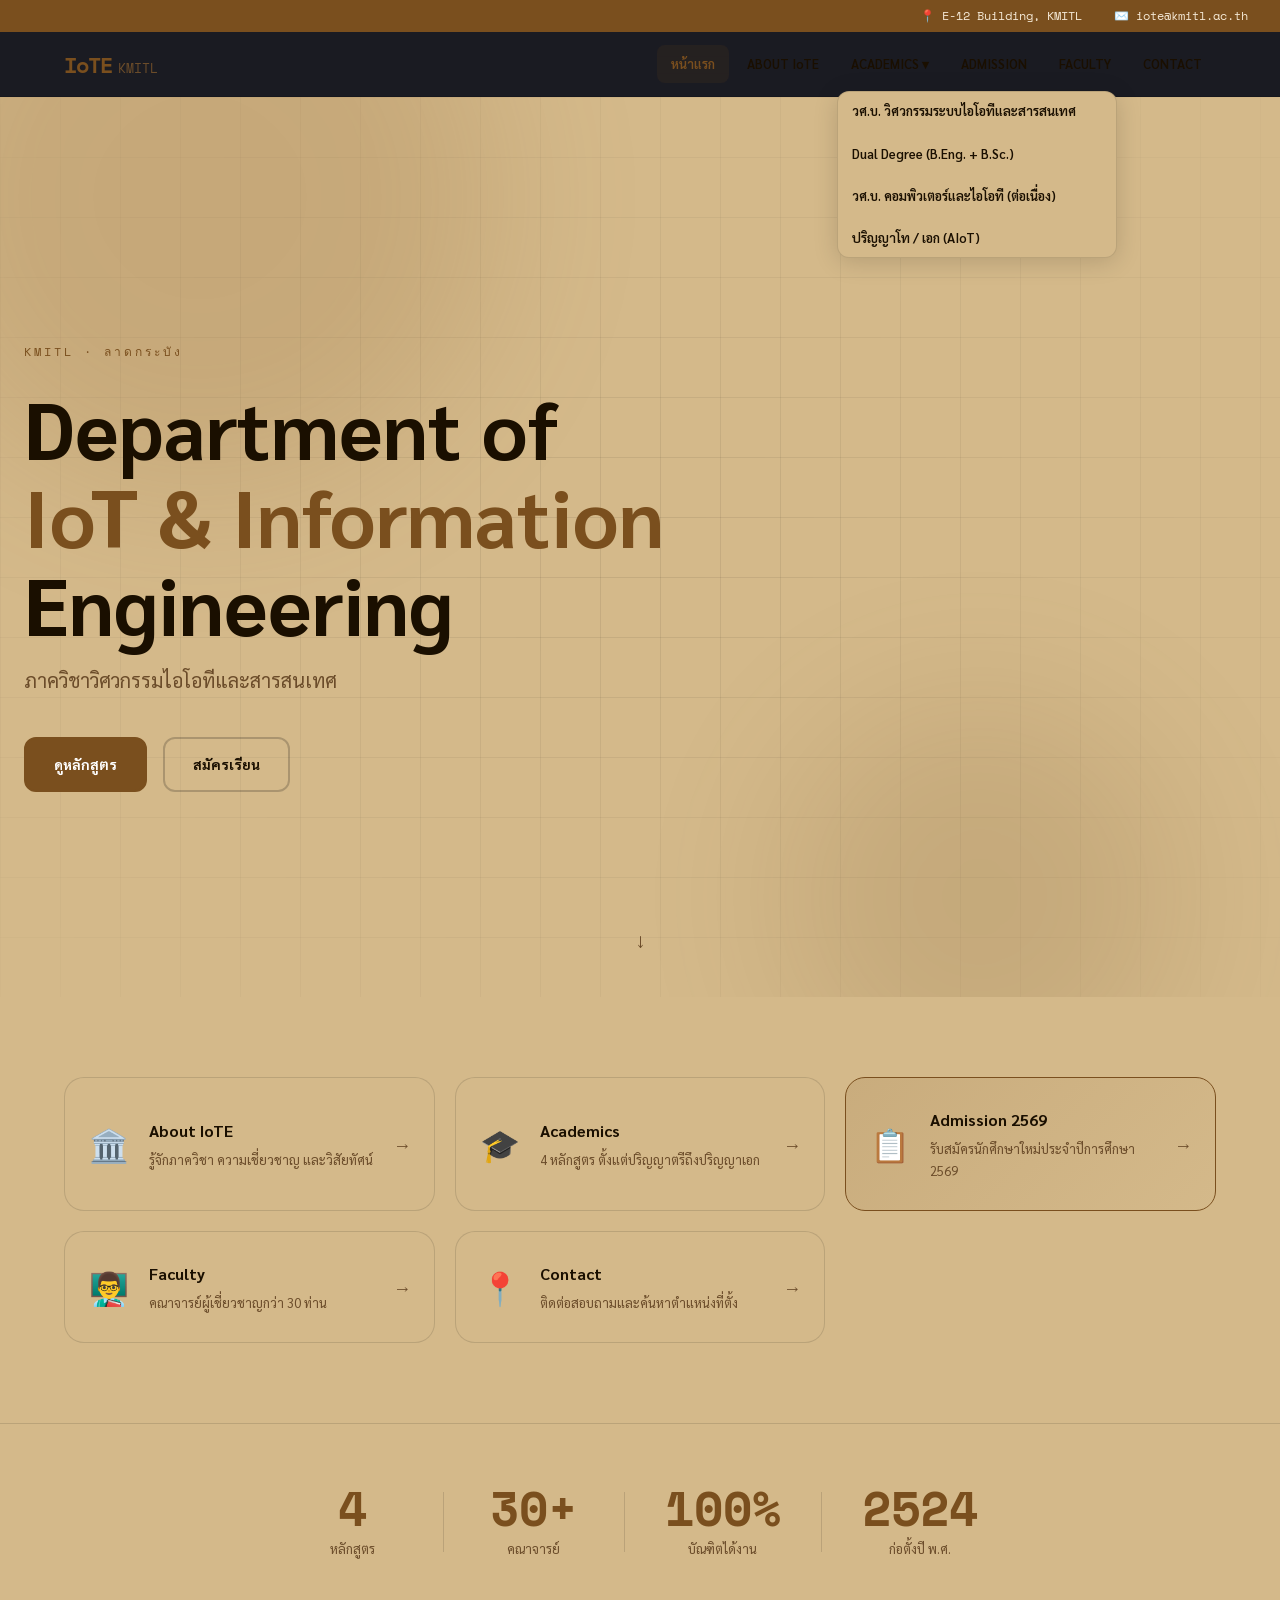
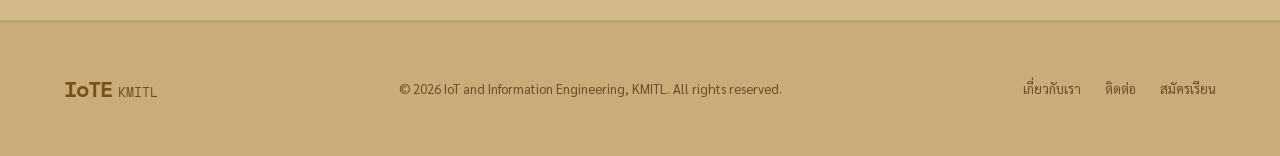
==== index.html @ 79101fd3 "add add" ====
<!DOCTYPE html>
<html lang="th">
<head>
  <meta charset="UTF-8" />
  <meta name="viewport" content="width=device-width, initial-scale=1.0" />
  <title>IoTE KMITL – หน้าแรก</title>
  <link rel="stylesheet" href="style.css" />
  <link rel="preconnect" href="https://fonts.googleapis.com" />
  <link href="https://fonts.googleapis.com/css2?family=Sarabun:wght@300;400;600;700&family=Space+Mono:wght@400;700&display=swap" rel="stylesheet" />
</head>
<body>

  <div id="navbar-placeholder"></div>

  <!-- HERO -->
  <section class="hero">
    <div class="hero-bg">
      <div class="hero-grid"></div>
      <div class="hero-blob blob1"></div>
      <div class="hero-blob blob2"></div>
    </div>
    <div class="hero-content">
      <p class="hero-label">KMITL · ลาดกระบัง</p>
      <h1 class="hero-title">
        Department of<br />
        <span class="accent">IoT &amp; Information</span><br />
        Engineering
      </h1>
      <p class="hero-sub">ภาควิชาวิศวกรรมไอโอทีและสารสนเทศ</p>
      <div class="hero-actions">
        <a href="academics.html" class="btn btn-primary">ดูหลักสูตร</a>
        <a href="admission.html" class="btn btn-outline">สมัครเรียน</a>
      </div>
    </div>
    <div class="hero-scroll">↓</div>
  </section>

  <!-- HIGHLIGHT CARDS -->
  <section class="home-highlights">
    <div class="container">
      <div class="highlight-grid">
        <a href="about.html" class="highlight-card">
          <div class="hl-icon">🏛️</div>
          <div class="hl-text"><h3>About IoTE</h3><p>รู้จักภาควิชา ความเชี่ยวชาญ และวิสัยทัศน์</p></div>
          <span class="hl-arrow">→</span>
        </a>
        <a href="academics.html" class="highlight-card">
          <div class="hl-icon">🎓</div>
          <div class="hl-text"><h3>Academics</h3><p>4 หลักสูตร ตั้งแต่ปริญญาตรีถึงปริญญาเอก</p></div>
          <span class="hl-arrow">→</span>
        </a>
        <a href="admission.html" class="highlight-card featured">
          <div class="hl-icon">📋</div>
          <div class="hl-text"><h3>Admission 2569</h3><p>รับสมัครนักศึกษาใหม่ประจำปีการศึกษา 2569</p></div>
          <span class="hl-arrow">→</span>
        </a>
        <a href="faculty.html" class="highlight-card">
          <div class="hl-icon">👨‍🏫</div>
          <div class="hl-text"><h3>Faculty</h3><p>คณาจารย์ผู้เชี่ยวชาญกว่า 30 ท่าน</p></div>
          <span class="hl-arrow">→</span>
        </a>
<a href="contact.html" class="highlight-card">
          <div class="hl-icon">📍</div>
          <div class="hl-text"><h3>Contact</h3><p>ติดต่อสอบถามและค้นหาตำแหน่งที่ตั้ง</p></div>
          <span class="hl-arrow">→</span>
        </a>
      </div>
    </div>
  </section>

  <!-- STATS -->
  <section class="home-stats">
    <div class="container">
      <div class="stats-row">
        <div class="stat-item"><span class="stat-num">4</span><span class="stat-label">หลักสูตร</span></div>
        <div class="stat-divider"></div>
        <div class="stat-item"><span class="stat-num">30+</span><span class="stat-label">คณาจารย์</span></div>
        <div class="stat-divider"></div>
        <div class="stat-item"><span class="stat-num">100%</span><span class="stat-label">บัณฑิตได้งาน</span></div>
        <div class="stat-divider"></div>
        <div class="stat-item"><span class="stat-num">2524</span><span class="stat-label">ก่อตั้งปี พ.ศ.</span></div>
      </div>
    </div>
  </section>

  <div id="footer-placeholder"></div>
  <script src="script.js"></script>
</body>
</html>
---- style.css ----
/* ============================================================
   VARIABLES – แก้ไขสีและ Font ได้ที่นี่
============================================================ */
:root {
  --color-bg:        #E0C9A9;        /* พื้นหลังหลัก */
  --color-surface:   #d4b98a;        /* พื้นหลัง card */
  --color-surface2:  #c9ac7a;        /* พื้นหลัง card hover */
  --color-accent:    #7a4f1e;        /* สีหลัก (ฟ้าสว่าง) */
  --color-accent2:   #5a3a12;        /* สีเสริม (ม่วง) */
  --color-text:      #1a0f00;        /* ข้อความหลัก */
  --color-muted:     #6b4c2a;        /* ข้อความรอง */
  --color-border:    rgba(0,0,0,0.12);

  --font-thai:       'Sarabun', sans-serif;     /* ภาษาไทย */
  --font-mono:       'Space Mono', monospace;   /* หัวข้อ, label */

  --radius:          12px;
  --radius-lg:       20px;
  --transition:      0.3s ease;
  --shadow:          0 4px 24px rgba(0,0,0,0.15);
}

/* ============================================================
   RESET & BASE
============================================================ */
*, *::before, *::after { box-sizing: border-box; margin: 0; padding: 0; }

html { scroll-behavior: smooth; }

body {
  font-family: var(--font-thai);
  background: var(--color-surface);
  color: var(--color-text);
  line-height: 1.7;
  font-size: 16px;
  overflow-x: hidden;
}

a { color: var(--color-accent); text-decoration: none; transition: color var(--transition); }
a:hover { color: #fff; }

img { max-width: 100%; display: block; }

.container { max-width: 1200px; margin: 0 auto; padding: 0 24px; }

/* ============================================================
   TOP BAR
============================================================ */
.topbar {
  background: rgba(122,79,30,0.5);
  color: #fff;
  font-family: var(--font-mono);
  font-size: 12px;
  display: flex;
  justify-content: flex-end;
  gap: 32px;
  padding: 6px 32px;
}

/* ============================================================
   NAVBAR
============================================================ */
#navbar {
  position: sticky;
  top: 0;
  z-index: 100;
  background: rgba(224, 201, 169, 0.95);
  backdrop-filter: blur(12px);
  border-bottom: 1px solid var(--color-border);
  transition: background var(--transition);
}

.nav-inner {
  max-width: 1200px;
  margin: 0 auto;
  padding: 0 24px;
  display: flex;
  align-items: center;
  justify-content: space-between;
  height: 64px;
}

.logo {
  display: flex;
  align-items: baseline;
  gap: 6px;
  text-decoration: none;
}
.logo-iot {
  font-family: var(--font-mono);
  font-size: 22px;
  font-weight: 700;
  color: var(--color-accent);
  letter-spacing: -1px;
}
.logo-sub {
  font-size: 13px;
  color: var(--color-muted);
  font-family: var(--font-mono);
}

#main-nav ul { list-style: none; display: flex; gap: 4px; }
#main-nav ul li { position: relative; }
#main-nav ul li a {
  display: block;
  padding: 8px 14px;
  font-size: 13px;
  font-weight: 600;
  color: var(--color-text);
  border-radius: 8px;
  transition: background var(--transition), color var(--transition);
  white-space: nowrap;
}
#main-nav ul li a:hover {
  background: rgba(122,79,30,0.1);
  color: var(--color-accent);
}

/* Dropdown */
.dropdown {
  display: none;
  position: absolute;
  top: calc(100% + 8px);
  left: 0;
  background: var(--color-surface);
  border: 1px solid var(--color-border);
  border-radius: var(--radius);
  min-width: 280px;
  flex-direction: column;
  gap: 0;
  box-shadow: var(--shadow);
  z-index: 200;
}
.has-dropdown:hover .dropdown { display: flex; }
.dropdown li a { padding: 10px 16px; font-size: 13px; }
.dropdown li a:hover { background: rgba(122,79,30,0.08); border-radius: 0; }

.hamburger {
  display: none;
  flex-direction: column;
  gap: 5px;
  background: none;
  border: none;
  cursor: pointer;
  padding: 4px;
}
.hamburger span {
  display: block;
  width: 24px;
  height: 2px;
  background: var(--color-text);
  border-radius: 2px;
  transition: var(--transition);
}

/* ============================================================
   SECTION LABELS & TITLES
============================================================ */
.section-label {
  font-family: var(--font-mono);
  font-size: 11px;
  letter-spacing: 3px;
  color: var(--color-accent);
  text-transform: uppercase;
  margin-bottom: 8px;
}
.section-title {
  font-size: clamp(28px, 4vw, 42px);
  font-weight: 700;
  line-height: 1.2;
  margin-bottom: 16px;
}
.section-desc {
  font-family: var(--font-mono);
  color: var(--color-muted);
  font-size: 13px;
  margin-bottom: 48px;
}

/* ============================================================
   HERO
============================================================ */
.hero {
  position: relative;
  min-height: 100vh;
  display: flex;
  align-items: center;
  overflow: hidden;
  padding: 120px 24px 80px;
}

.hero-bg {
  position: absolute;
  inset: 0;
  z-index: 0;
}
.hero-grid {
  position: absolute;
  inset: 0;
  background-image:
    linear-gradient(var(--color-border) 1px, transparent 1px),
    linear-gradient(90deg, var(--color-border) 1px, transparent 1px);
  background-size: 60px 60px;
  mask-image: radial-gradient(ellipse 80% 80% at 50% 50%, black, transparent);
}
.hero-blob {
  position: absolute;
  border-radius: 50%;
  filter: blur(80px);
  opacity: 0.3;
}
.blob1 {
  width: 600px; height: 600px;
  background: rgba(122,79,30,0.5);
  top: -200px; left: -100px;
  animation: float 8s ease-in-out infinite;
}
.blob2 {
  width: 400px; height: 400px;
  background: rgba(90,58,18,0.4);
  bottom: -100px; right: 100px;
  animation: float 10s ease-in-out infinite reverse;
}

@keyframes float {
  0%, 100% { transform: translateY(0px); }
  50% { transform: translateY(-30px); }
}

.hero-content {
  position: relative;
  z-index: 1;
  max-width: 680px;
}
.hero-label {
  font-family: var(--font-mono);
  font-size: 12px;
  letter-spacing: 3px;
  color: var(--color-accent);
  text-transform: uppercase;
  margin-bottom: 20px;
}
.hero-title {
  font-size: clamp(40px, 7vw, 80px);
  font-weight: 700;
  line-height: 1.1;
  margin-bottom: 16px;
}
.hero-title .accent {
  color: var(--color-accent);
  position: relative;
}
.hero-sub {
  font-size: 20px;
  color: var(--color-muted);
  margin-bottom: 40px;
}
.hero-actions { display: flex; gap: 16px; flex-wrap: wrap; }

.hero-scroll {
  position: absolute;
  bottom: 40px;
  left: 50%;
  transform: translateX(-50%);
  color: var(--color-muted);
  font-size: 20px;
  animation: bounce 2s ease-in-out infinite;
  z-index: 1;
}
@keyframes bounce {
  0%, 100% { transform: translateX(-50%) translateY(0); }
  50% { transform: translateX(-50%) translateY(8px); }
}

/* ============================================================
   BUTTONS
============================================================ */
.btn {
  display: inline-flex;
  align-items: center;
  gap: 8px;
  padding: 14px 28px;
  border-radius: var(--radius);
  font-size: 14px;
  font-weight: 700;
  font-family: var(--font-thai);
  cursor: pointer;
  transition: all var(--transition);
  border: 2px solid transparent;
  text-decoration: none;
}
.btn-primary {
  background: rgba(90,58,18,0.4);
  color: #fff;
  border-color: var(--color-accent);
}
.btn-primary:hover {
  background: #00b8d9;
  color: #fff;
  transform: translateY(-2px);
  box-shadow: 0 8px 24px rgba(122,79,30,0.4);
}
.btn-outline {
  background: transparent;
  color: var(--color-text);
  border-color: var(--color-border);
}
.btn-outline:hover {
  border-color: var(--color-accent);
  color: var(--color-accent);
  background: rgba(122,79,30,0.06);
}

/* ============================================================
   PROGRAMS
============================================================ */
.programs {
  padding: 100px 0;
  background: var(--color-surface);
}
.programs-grid {
  display: grid;
  grid-template-columns: repeat(auto-fit, minmax(250px, 1fr));
  gap: 24px;
  margin-top: 48px;
}
.program-card {
  background: var(--color-surface);
  border: 1px solid var(--color-border);
  border-radius: var(--radius-lg);
  padding: 32px 28px;
  transition: all var(--transition);
  display: flex;
  flex-direction: column;
  gap: 12px;
}
.program-card:hover {
  border-color: var(--color-accent);
  transform: translateY(-4px);
  box-shadow: 0 12px 40px rgba(122,79,30,0.2);
}
.program-card.featured {
  border-color: var(--color-accent);
  background: linear-gradient(135deg, rgba(124, 58, 237, 0.1), transparent);
}
.program-icon { font-size: 36px; }
.program-card h3 {
  font-family: var(--font-mono);
  font-size: 13px;
  line-height: 1.5;
  color: var(--color-text);
}
.program-card p { color: var(--color-muted); font-size: 14px; flex: 1; }
.card-link {
  font-family: var(--font-mono);
  font-size: 12px;
  color: var(--color-accent);
  margin-top: 8px;
  transition: gap var(--transition);
}
.card-link:hover { gap: 8px; }

/* ============================================================
   FEATURES
============================================================ */
.features {
  padding: 100px 0;
  background: var(--color-surface);
}
.features-grid {
  display: grid;
  grid-template-columns: repeat(auto-fit, minmax(240px, 1fr));
  gap: 32px;
  margin-top: 8px;
}
.feature-item {
  padding: 32px;
  border-left: 2px solid var(--color-border);
  transition: border-color var(--transition);
}
.feature-item:hover { border-color: var(--color-accent); }
.feature-num {
  font-family: var(--font-mono);
  font-size: 40px;
  font-weight: 700;
  color: var(--color-border);
  line-height: 1;
  margin-bottom: 16px;
}
.feature-item h4 { font-size: 18px; margin-bottom: 10px; }
.feature-item p { color: var(--color-muted); font-size: 15px; }

/* ============================================================
   COMMUNITY
============================================================ */
.community {
  padding: 100px 0;
  background: var(--color-surface);
}
.community-grid {
  display: grid;
  grid-template-columns: repeat(auto-fit, minmax(230px, 1fr));
  gap: 24px;
  margin-top: 48px;
}
.community-card {
  background: var(--color-surface);
  border: 1px solid var(--color-border);
  border-radius: var(--radius-lg);
  padding: 28px;
  transition: all var(--transition);
}
.community-card:hover {
  border-color: rgba(124, 58, 237, 0.6);
  transform: translateY(-4px);
  box-shadow: 0 12px 40px rgba(90,58,18,0.2);
}
.comm-img { font-size: 40px; margin-bottom: 16px; }
.community-card h4 { font-size: 17px; margin-bottom: 10px; }
.community-card p { color: var(--color-muted); font-size: 14px; margin-bottom: 16px; }

/* ============================================================
   FACULTY
============================================================ */
.faculty-section {
  padding: 100px 0;
  background: var(--color-surface);
}
.faculty-tabs {
  display: flex;
  gap: 8px;
  margin: 32px 0 40px;
  flex-wrap: wrap;
}
.tab-btn {
  padding: 8px 20px;
  border-radius: 99px;
  border: 1px solid var(--color-border);
  background: transparent;
  color: var(--color-muted);
  cursor: pointer;
  font-family: var(--font-thai);
  font-size: 14px;
  transition: all var(--transition);
}
.tab-btn:hover, .tab-btn.active {
  background: rgba(90,58,18,0.4);
  border-color: var(--color-accent);
  color: #fff;
  font-weight: 700;
}
.faculty-grid {
  display: grid;
  grid-template-columns: repeat(auto-fill, minmax(280px, 1fr));
  gap: 20px;
}
.faculty-card {
  background: var(--color-surface);
  border: 1px solid var(--color-border);
  border-radius: var(--radius-lg);
  padding: 24px;
  display: flex;
  gap: 16px;
  align-items: flex-start;
  transition: all var(--transition);
}
.faculty-card:hover {
  border-color: var(--color-accent);
  background: #c9ac7a;
}
.faculty-card[style*="display: none"] { display: none !important; }
.faculty-photo {
  font-size: 40px;
  width: 56px;
  height: 56px;
  background: rgba(122,79,30,0.08);
  border-radius: 50%;
  display: flex;
  align-items: center;
  justify-content: center;
  flex-shrink: 0;
}
.faculty-info h4 { font-size: 15px; margin-bottom: 2px; }
.faculty-en { font-size: 12px; color: var(--color-muted); margin-bottom: 4px; }
.faculty-pos {
  font-size: 12px;
  color: var(--color-accent);
  font-family: var(--font-mono);
  margin-bottom: 6px;
}
.faculty-expert { font-size: 12px; color: var(--color-muted); margin-bottom: 6px; }
.faculty-email { font-size: 11px; color: var(--color-accent2); word-break: break-all; }
.faculty-email:hover { color: var(--color-accent); }

/* ============================================================
   ADMISSION
============================================================ */
.admission {
  padding: 100px 0;
  background: linear-gradient(135deg, #d4b98a 0%, #c9ac7a 100%);
}
.admission-inner {
  display: flex;
  gap: 64px;
  align-items: center;
  flex-wrap: wrap;
}
.admission-text { flex: 1; min-width: 280px; }
.admission-text h2 {
  font-size: clamp(28px, 4vw, 44px);
  margin: 8px 0 20px;
  line-height: 1.2;
}
.admission-text p { color: var(--color-muted); margin-bottom: 32px; max-width: 460px; }
.admission-stats {
  display: flex;
  gap: 40px;
  flex-wrap: wrap;
}
.stat-item {
  display: flex;
  flex-direction: column;
  align-items: center;
  gap: 4px;
}
.stat-num {
  font-family: var(--font-mono);
  font-size: 48px;
  font-weight: 700;
  color: var(--color-accent);
  line-height: 1;
}
.stat-label { font-size: 13px; color: var(--color-muted); }

/* ============================================================
   CONTACT
============================================================ */
.contact-section {
  padding: 100px 0;
  background: var(--color-surface);
}
.contact-grid {
  display: grid;
  grid-template-columns: repeat(auto-fit, minmax(220px, 1fr));
  gap: 32px;
  margin-top: 48px;
}
.contact-item {
  background: var(--color-surface);
  border: 1px solid var(--color-border);
  border-radius: var(--radius-lg);
  padding: 32px;
  transition: all var(--transition);
}
.contact-item:hover { border-color: var(--color-accent); transform: translateY(-4px); }
.contact-icon { font-size: 32px; margin-bottom: 16px; }
.contact-item h4 { font-size: 16px; margin-bottom: 8px; }
.contact-item p { color: var(--color-muted); font-size: 14px; line-height: 1.7; }
.contact-item a { color: var(--color-accent); }
.contact-item a:hover { color: #fff; }

/* ============================================================
   FOOTER
============================================================ */
.footer {
  background: var(--color-surface);
  border-top: 1px solid var(--color-border);
  padding: 48px 0;
}
.footer-inner {
  display: flex;
  align-items: center;
  justify-content: space-between;
  flex-wrap: wrap;
  gap: 24px;
}
.footer-logo { display: flex; align-items: baseline; gap: 6px; }
.footer p { color: var(--color-muted); font-size: 13px; }
.footer-links { display: flex; gap: 24px; }
.footer-links a { font-size: 13px; color: var(--color-muted); }
.footer-links a:hover { color: var(--color-accent); }

/* ============================================================
   RESPONSIVE
============================================================ */
@media (max-width: 768px) {
  .hamburger { display: flex; }

  #main-nav {
    display: none;
    position: absolute;
    top: 64px;
    left: 0;
    right: 0;
    background: var(--color-surface);
    border-bottom: 1px solid var(--color-border);
    padding: 16px;
  }
  #main-nav.open { display: block; }
  #main-nav ul { flex-direction: column; gap: 0; }
  #main-nav ul li a { padding: 12px 16px; font-size: 15px; }
  .dropdown {
    position: static;
    box-shadow: none;
    background: transparent;
    border: none;
    padding-left: 16px;
  }
  .has-dropdown:hover .dropdown { display: none; }
  .has-dropdown.open .dropdown { display: flex; }

  .hero { padding: 100px 24px 60px; }
  .hero-title { font-size: 36px; }
  .hero-actions { flex-direction: column; }
  .btn { width: 100%; justify-content: center; }

  .admission-inner { flex-direction: column; }
  .admission-stats { justify-content: center; }

  .footer-inner { flex-direction: column; text-align: center; }
  .footer-links { justify-content: center; }

  .topbar { font-size: 11px; padding: 6px 16px; justify-content: center; }
}

@media (max-width: 480px) {
  .programs-grid, .features-grid, .community-grid { grid-template-columns: 1fr; }
  .faculty-grid { grid-template-columns: 1fr; }
  .contact-grid { grid-template-columns: 1fr; }
}


/* ============================================================
   PAGE HERO (ใช้ในทุกหน้าย่อย)
============================================================ */
.page-hero {
  padding: 120px 0 60px;
  border-bottom: 1px solid var(--color-border);
  position: relative;
  overflow: hidden;
}
.page-hero::before {
  content: '';
  position: absolute;
  inset: 0;
  background:
    radial-gradient(ellipse 60% 80% at 10% 50%, rgba(122,79,30,0.12), transparent),
    radial-gradient(ellipse 40% 60% at 90% 20%, rgba(90,58,18,0.08), transparent);
  pointer-events: none;
}
.page-title {
  font-size: clamp(36px, 6vw, 72px);
  font-weight: 700;
  line-height: 1.1;
  margin: 8px 0 12px;
}
.page-sub {
  font-size: 16px;
  color: var(--color-muted);
  font-family: var(--font-mono);
}
.page-hero-line {
  position: absolute;
  bottom: -1px;
  left: 0;
  height: 2px;
  width: 120px;
  background: rgba(90,58,18,0.4);
}

/* ============================================================
   HOME HIGHLIGHTS
============================================================ */
.home-highlights {
  padding: 80px 0;
  background: var(--color-surface);
}
.highlight-grid {
  display: grid;
  grid-template-columns: repeat(auto-fill, minmax(280px, 1fr));
  gap: 20px;
}
.highlight-card {
  background: var(--color-surface);
  border: 1px solid var(--color-border);
  border-radius: var(--radius-lg);
  padding: 28px 24px;
  display: flex;
  align-items: center;
  gap: 20px;
  text-decoration: none;
  color: var(--color-text);
  transition: all var(--transition);
}
.highlight-card:hover {
  border-color: var(--color-accent);
  background: #c9ac7a;
  transform: translateY(-3px);
  box-shadow: 0 8px 30px rgba(122,79,30,0.2);
  color: var(--color-text);
}
.highlight-card.featured {
  border-color: var(--color-accent);
  background: linear-gradient(135deg, rgba(122,79,30,0.12), var(--color-surface));
}
.highlight-card.featured:hover {
  border-color: var(--color-accent);
  box-shadow: 0 8px 30px rgba(90,58,18,0.2);
}
.hl-icon { font-size: 32px; flex-shrink: 0; }
.hl-text { flex: 1; }
.hl-text h3 { font-size: 16px; margin-bottom: 4px; }
.hl-text p { font-size: 13px; color: var(--color-muted); }
.hl-arrow {
  color: var(--color-muted);
  font-size: 18px;
  transition: transform var(--transition), color var(--transition);
}
.highlight-card:hover .hl-arrow {
  color: var(--color-accent);
  transform: translateX(4px);
}

/* ============================================================
   HOME STATS
============================================================ */
.home-stats {
  padding: 60px 0;
  background: var(--color-surface);
  border-top: 1px solid var(--color-border);
  border-bottom: 1px solid var(--color-border);
}
.stats-row {
  display: flex;
  align-items: center;
  justify-content: center;
  flex-wrap: wrap;
  gap: 0;
}
.stat-divider {
  width: 1px;
  height: 60px;
  background: var(--color-border);
  margin: 0 40px;
}
.stat-item {
  display: flex;
  flex-direction: column;
  align-items: center;
  gap: 6px;
  min-width: 100px;
}
.stat-num {
  font-family: var(--font-mono);
  font-size: 48px;
  font-weight: 700;
  color: var(--color-accent);
  line-height: 1;
}
.stat-label { font-size: 13px; color: var(--color-muted); }

/* ============================================================
   ABOUT PAGE
============================================================ */
.about-intro {
  padding: 80px 0;
  background: var(--color-surface);
}
.about-two-col {
  display: grid;
  grid-template-columns: 1fr 1fr;
  gap: 64px;
  align-items: center;
}
.about-text h2 {
  font-size: clamp(28px, 4vw, 44px);
  margin: 8px 0 20px;
}
.about-text p {
  color: var(--color-muted);
  margin-bottom: 16px;
  font-size: 15px;
}
.about-badge-grid {
  display: grid;
  grid-template-columns: 1fr 1fr;
  gap: 12px;
}
.about-badge {
  background: var(--color-surface);
  border: 1px solid var(--color-border);
  border-radius: var(--radius);
  padding: 14px 18px;
  font-size: 14px;
  font-weight: 600;
  display: flex;
  align-items: center;
  gap: 10px;
  transition: all var(--transition);
}
.about-badge:hover {
  border-color: var(--color-accent);
  background: rgba(122,79,30,0.1);
}
.about-badge span { font-size: 20px; }

/* ============================================================
   LAB SECTION
============================================================ */
.lab-section { padding: 80px 0; background: var(--color-surface); }
.lab-card {
  background: linear-gradient(135deg, rgba(122,79,30,0.15), var(--color-surface));
  border: 1px solid rgba(122,79,30,0.4);
  border-radius: var(--radius-lg);
  padding: 48px;
  max-width: 760px;
  margin: 0 auto;
}
.lab-badge {
  display: inline-block;
  background: rgba(122,79,30,0.5);
  color: #fff;
  font-family: var(--font-mono);
  font-size: 11px;
  letter-spacing: 2px;
  padding: 4px 12px;
  border-radius: 99px;
  margin-bottom: 20px;
  text-transform: uppercase;
}
.lab-card h2 { font-size: 28px; margin-bottom: 16px; }
.lab-card p { color: var(--color-muted); margin-bottom: 28px; }
.lab-links { display: flex; gap: 16px; flex-wrap: wrap; }

/* ============================================================
   ACADEMICS DETAIL PAGE
============================================================ */
.programs-detail { padding: 80px 0; background: var(--color-surface); }
.programs-detail .container {
  display: flex;
  flex-direction: column;
  gap: 32px;
}
.program-detail-card {
  background: var(--color-surface);
  border: 1px solid var(--color-border);
  border-radius: var(--radius-lg);
  padding: 40px;
  transition: all var(--transition);
}
.program-detail-card:hover {
  border-color: var(--color-accent);
}
.program-detail-card.featured-card {
  border-color: var(--color-accent);
  background: linear-gradient(135deg, rgba(122,79,30,0.1), var(--color-surface));
}
.pd-header {
  display: flex;
  align-items: center;
  gap: 12px;
  margin-bottom: 20px;
}
.pd-badge {
  background: rgba(90,58,18,0.4);
  color: #fff;
  font-family: var(--font-mono);
  font-size: 11px;
  font-weight: 700;
  letter-spacing: 1px;
  padding: 4px 12px;
  border-radius: 99px;
}
.pd-badge.accent2 {
  background: rgba(122,79,30,0.5);
  color: #fff;
}
.pd-tag {
  font-family: var(--font-mono);
  font-size: 11px;
  color: var(--color-muted);
  letter-spacing: 1px;
}
.pd-icon { font-size: 48px; margin-bottom: 16px; }
.program-detail-card h2 {
  font-size: clamp(20px, 3vw, 28px);
  margin-bottom: 8px;
  line-height: 1.3;
}
.pd-thai { color: var(--color-muted); font-size: 15px; margin-bottom: 16px; }
.pd-desc { color: var(--color-muted); font-size: 15px; margin-bottom: 24px; max-width: 640px; }
.pd-details {
  display: flex;
  gap: 32px;
  margin-bottom: 28px;
  flex-wrap: wrap;
}
.pd-detail-item {
  display: flex;
  flex-direction: column;
  gap: 4px;
}
.pd-detail-label {
  font-family: var(--font-mono);
  font-size: 11px;
  color: var(--color-muted);
  letter-spacing: 1px;
  text-transform: uppercase;
}
.pd-detail-item span:last-child { font-size: 16px; font-weight: 600; }
.pd-links { display: flex; gap: 12px; flex-wrap: wrap; }

/* ============================================================
   ADMISSION PAGE
============================================================ */
.admission-banner { padding: 60px 0; background: var(--color-surface); }
.adm-banner-card {
  background: linear-gradient(135deg, rgba(122,79,30,0.1), rgba(90,58,18,0.08));
  border: 1px solid rgba(122,79,30,0.3);
  border-radius: var(--radius-lg);
  padding: 48px;
  display: flex;
  gap: 60px;
  align-items: center;
  flex-wrap: wrap;
}
.adm-banner-text h2 { font-size: clamp(24px, 4vw, 38px); margin-bottom: 16px; }
.adm-banner-text p { color: var(--color-muted); margin-bottom: 24px; max-width: 480px; }
.adm-banner-stats { display: flex; gap: 40px; flex-wrap: wrap; }
.adm-stat {
  display: flex;
  flex-direction: column;
  align-items: center;
  gap: 4px;
}

.how-to-apply { padding: 80px 0; background: var(--color-surface); }
.steps-row {
  display: flex;
  align-items: flex-start;
  gap: 8px;
  margin-top: 48px;
  flex-wrap: wrap;
}
.step-item {
  flex: 1;
  min-width: 180px;
  background: var(--color-surface);
  border: 1px solid var(--color-border);
  border-radius: var(--radius-lg);
  padding: 28px;
  transition: all var(--transition);
}
.step-item:hover { border-color: var(--color-accent); transform: translateY(-3px); }
.step-num {
  font-family: var(--font-mono);
  font-size: 36px;
  font-weight: 700;
  color: var(--color-accent);
  margin-bottom: 12px;
}
.step-item h4 { font-size: 16px; margin-bottom: 8px; }
.step-item p { color: var(--color-muted); font-size: 14px; }
.step-arrow {
  color: var(--color-muted);
  font-size: 24px;
  padding-top: 28px;
  flex-shrink: 0;
}

.programs-table-section { padding: 80px 0; background: var(--color-surface); }
.table-wrap { margin-top: 32px; overflow-x: auto; border-radius: var(--radius-lg); }
.adm-table {
  width: 100%;
  border-collapse: collapse;
  font-size: 14px;
}
.adm-table th {
  background: #c9ac7a;
  color: var(--color-muted);
  font-family: var(--font-mono);
  font-size: 11px;
  letter-spacing: 2px;
  text-transform: uppercase;
  padding: 14px 20px;
  text-align: left;
  border-bottom: 1px solid var(--color-border);
}
.adm-table td {
  padding: 16px 20px;
  border-bottom: 1px solid var(--color-border);
  vertical-align: middle;
}
.adm-table tr:hover td { background: rgba(0,212,255,0.04); }
.badge-level {
  display: inline-block;
  background: rgba(122,79,30,0.1);
  color: var(--color-accent);
  border: 1px solid rgba(122,79,30,0.3);
  font-family: var(--font-mono);
  font-size: 11px;
  padding: 3px 10px;
  border-radius: 99px;
  white-space: nowrap;
}
.badge-level.accent2 {
  background: rgba(90,58,18,0.1);
  color: #5a3a12;
  border-color: rgba(90,58,18,0.3);
}

.adm-contact { padding: 60px 0; background: var(--color-surface); }
.adm-contact-card {
  background: var(--color-surface);
  border: 1px solid var(--color-border);
  border-radius: var(--radius-lg);
  padding: 48px;
  text-align: center;
  max-width: 600px;
  margin: 0 auto;
}
.adm-contact-card h3 { font-size: 24px; margin-bottom: 12px; }
.adm-contact-card p { color: var(--color-muted); margin-bottom: 28px; }
.adm-contact-links { display: flex; gap: 16px; justify-content: center; flex-wrap: wrap; }

/* ============================================================
   CONTACT PAGE – MAP
============================================================ */
.map-wrap {
  margin-top: 48px;
  border: 1px solid var(--color-border);
  border-radius: var(--radius-lg);
  overflow: hidden;
}

/* ============================================================
   SHARED NAVBAR (injected via JS)
============================================================ */
.topbar {
  background: rgba(122,79,30,0.5);
  color: #fff;
  font-family: var(--font-mono);
  font-size: 12px;
  display: flex;
  justify-content: flex-end;
  gap: 32px;
  padding: 6px 32px;
}

/* ============================================================
   RESPONSIVE ADDITIONS
============================================================ */
@media (max-width: 900px) {
  .about-two-col { grid-template-columns: 1fr; gap: 40px; }
  .adm-banner-card { flex-direction: column; gap: 32px; }
}
@media (max-width: 768px) {
  .steps-row { flex-direction: column; }
  .step-arrow { display: none; }
  .stat-divider { display: none; }
  .stats-row { gap: 32px; }
  .lab-card { padding: 28px; }
  .pd-details { flex-direction: column; gap: 16px; }
}

/* ============================================================
   LIGHT THEME FIXES
============================================================ */
.hero-grid {
  background-image:
    linear-gradient(rgba(0,0,0,0.08) 1px, transparent 1px),
    linear-gradient(90deg, rgba(0,0,0,0.08) 1px, transparent 1px) !important;
}

body { color: var(--color-text); }

/* nav links on light bg */
#main-nav ul li a { color: #1a0f00; }
#main-nav ul li a:hover { color: #7a4f1e; background: rgba(122,79,30,0.1); }

.logo-iot { color: #7a4f1e; }
.logo-sub { color: #6b4c2a; }

/* dropdown on light */
.dropdown { background: #d4b98a; }

/* faculty email on light */
.faculty-email { color: #7a4f1e; }

/* feature num lighter appearance */
.feature-num { color: rgba(0,0,0,0.15); }

/* step-num */
.step-num { color: #7a4f1e; }

/* page-hero line */
.page-hero-line { background: #7a4f1e; }

/* section-label */
.section-label { color: #7a4f1e; }

/* card-link */
.card-link { color: #7a4f1e; }

/* hl-arrow */
.highlight-card:hover .hl-arrow { color: #7a4f1e; }

/* topbar */
.topbar { background: #7a4f1e; color: #f5e9d6; }

/* footer */
.footer { background: #c9ac7a; border-top: 1px solid rgba(0,0,0,0.1); }
.footer p { color: #6b4c2a; }
.footer-links a { color: #6b4c2a; }
.footer-links a:hover { color: #7a4f1e; }

/* btn-outline on light bg */
.btn-outline { color: #1a0f00; border-color: rgba(0,0,0,0.2); }
.btn-outline:hover { color: #7a4f1e; border-color: #7a4f1e; background: rgba(122,79,30,0.08); }

/* about badge */
.about-badge { background: rgba(0,0,0,0.06); border-color: rgba(0,0,0,0.1); color: #1a0f00; }

/* lab badge */
.lab-badge { background: #7a4f1e; color: #fff; }

/* pd-badge */
.pd-badge { background: #7a4f1e; color: #fff; }
.pd-tag { color: #6b4c2a; }

/* table */
.adm-table th { background: #c9ac7a; color: #6b4c2a; }
.adm-table tr:hover td { background: rgba(122,79,30,0.06); }

/* tab-btn */
.tab-btn { color: #6b4c2a; border-color: rgba(0,0,0,0.15); }
.tab-btn:hover, .tab-btn.active { background: #7a4f1e; border-color: #7a4f1e; color: #fff; }

/* hero text */
.hero-label { color: #7a4f1e; }
.hero-sub { color: #6b4c2a; }
.hero-scroll { color: #6b4c2a; }
.hero-title .accent { color: #7a4f1e; }

/* btn-primary */
.btn-primary { background: #7a4f1e; border-color: #7a4f1e; color: #fff; }
.btn-primary:hover { background: #5a3a12; box-shadow: 0 8px 24px rgba(122,79,30,0.4); color: #fff; }

/* stat num */
.stat-num { color: #7a4f1e; }
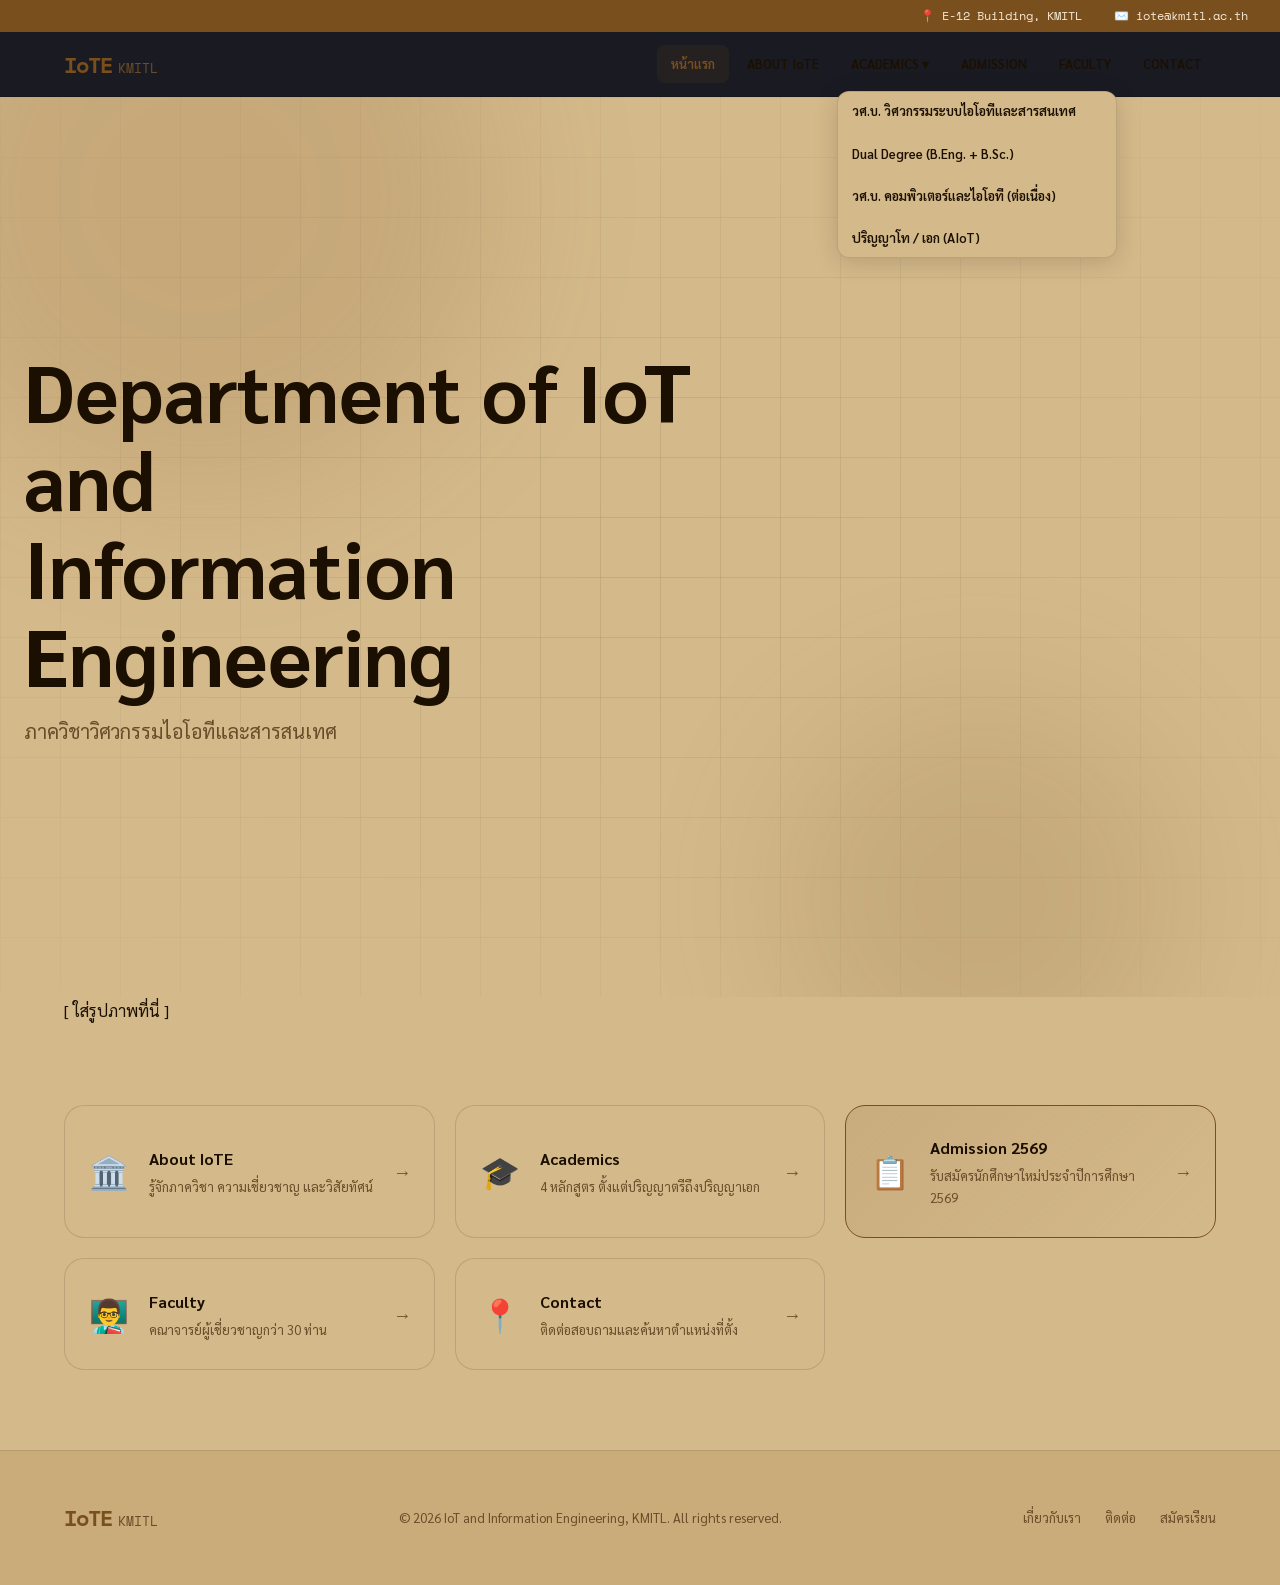
==== commit 3e3aea16: "Refactor index.html structure and content" ====
--- a/index.html
+++ b/index.html
@@ -1,89 +1,128 @@
-<!DOCTYPE html>
+<!doctype html>
 <html lang="th">
-<head>
-  <meta charset="UTF-8" />
-  <meta name="viewport" content="width=device-width, initial-scale=1.0" />
-  <title>IoTE KMITL – หน้าแรก</title>
-  <link rel="stylesheet" href="style.css" />
-  <link rel="preconnect" href="https://fonts.googleapis.com" />
-  <link href="https://fonts.googleapis.com/css2?family=Sarabun:wght@300;400;600;700&family=Space+Mono:wght@400;700&display=swap" rel="stylesheet" />
-</head>
-<body>
+  <head>
+    <meta charset="UTF-8" />
+    <meta name="viewport" content="width=device-width, initial-scale=1.0" />
+    <title>IoTE KMITL – หน้าแรก</title>
+    <link rel="stylesheet" href="style.css" />
+    <link rel="preconnect" href="https://fonts.googleapis.com" />
+    <link
+      href="https://fonts.googleapis.com/css2?family=Sarabun:wght@300;400;600;700&family=Space+Mono:wght@400;700&display=swap"
+      rel="stylesheet"
+    />
+  </head>
+  <body>
+    <div id="navbar-placeholder"></div>
 
-  <div id="navbar-placeholder"></div>
+    <!-- HERO -->
+    <section class="hero hero-centered">
+      <div class="hero-bg">
+        <div class="hero-grid"></div>
+        <div class="hero-blob blob1"></div>
+        <div class="hero-blob blob2"></div>
+      </div>
+      <div class="hero-content">
+        <h1 class="hero-title">
+          Department of IoT and<br />Information Engineering
+        </h1>
+        <p class="hero-sub">ภาควิชาวิศวกรรมไอโอทีและสารสนเทศ</p>
+      </div>
+    </section>
 
-  <!-- HERO -->
-  <section class="hero">
-    <div class="hero-bg">
-      <div class="hero-grid"></div>
-      <div class="hero-blob blob1"></div>
-      <div class="hero-blob blob2"></div>
-    </div>
-    <div class="hero-content">
-      <p class="hero-label">KMITL · ลาดกระบัง</p>
-      <h1 class="hero-title">
-        Department of<br />
-        <span class="accent">IoT &amp; Information</span><br />
-        Engineering
-      </h1>
-      <p class="hero-sub">ภาควิชาวิศวกรรมไอโอทีและสารสนเทศ</p>
-      <div class="hero-actions">
-        <a href="academics.html" class="btn btn-primary">ดูหลักสูตร</a>
-        <a href="admission.html" class="btn btn-outline">สมัครเรียน</a>
+    <!-- HERO IMAGE SECTION -->
+    <section class="hero-image-section">
+      <div class="container">
+        <div class="hero-img-placeholder">
+          <!-- แทน src="your-image.jpg" ด้วย path รูปของคุณ -->
+          <img src="Image/H.jpg" alt="IoTE KMITL" class="hero-main-img" onerror="this.style.display='none'; this.nextElementSibling.style.display='flex';" />
+          <div class="hero-img-label">[ ใส่รูปภาพที่นี่ ]</div>
+        </div>
       </div>
-    </div>
-    <div class="hero-scroll">↓</div>
-  </section>
+    </section>
 
-  <!-- HIGHLIGHT CARDS -->
-  <section class="home-highlights">
-    <div class="container">
-      <div class="highlight-grid">
-        <a href="about.html" class="highlight-card">
-          <div class="hl-icon">🏛️</div>
-          <div class="hl-text"><h3>About IoTE</h3><p>รู้จักภาควิชา ความเชี่ยวชาญ และวิสัยทัศน์</p></div>
-          <span class="hl-arrow">→</span>
-        </a>
-        <a href="academics.html" class="highlight-card">
-          <div class="hl-icon">🎓</div>
-          <div class="hl-text"><h3>Academics</h3><p>4 หลักสูตร ตั้งแต่ปริญญาตรีถึงปริญญาเอก</p></div>
-          <span class="hl-arrow">→</span>
-        </a>
-        <a href="admission.html" class="highlight-card featured">
-          <div class="hl-icon">📋</div>
-          <div class="hl-text"><h3>Admission 2569</h3><p>รับสมัครนักศึกษาใหม่ประจำปีการศึกษา 2569</p></div>
-          <span class="hl-arrow">→</span>
-        </a>
-        <a href="faculty.html" class="highlight-card">
-          <div class="hl-icon">👨‍🏫</div>
-          <div class="hl-text"><h3>Faculty</h3><p>คณาจารย์ผู้เชี่ยวชาญกว่า 30 ท่าน</p></div>
-          <span class="hl-arrow">→</span>
-        </a>
-<a href="contact.html" class="highlight-card">
-          <div class="hl-icon">📍</div>
-          <div class="hl-text"><h3>Contact</h3><p>ติดต่อสอบถามและค้นหาตำแหน่งที่ตั้ง</p></div>
-          <span class="hl-arrow">→</span>
-        </a>
+    <!-- HIGHLIGHT CARDS -->
+    <section class="home-highlights">
+      <div class="container">
+        <div class="highlight-grid">
+          <a href="about.html" class="highlight-card">
+            <div class="hl-icon">🏛️</div>
+            <div class="hl-text">
+              <h3>About IoTE</h3>
+              <p>รู้จักภาควิชา ความเชี่ยวชาญ และวิสัยทัศน์</p>
+            </div>
+            <span class="hl-arrow">→</span>
+          </a>
+          <a href="academics.html" class="highlight-card">
+            <div class="hl-icon">🎓</div>
+            <div class="hl-text">
+              <h3>Academics</h3>
+              <p>4 หลักสูตร ตั้งแต่ปริญญาตรีถึงปริญญาเอก</p>
+            </div>
+            <span class="hl-arrow">→</span>
+          </a>
+          <a href="admission.html" class="highlight-card featured">
+            <div class="hl-icon">📋</div>
+            <div class="hl-text">
+              <h3>Admission 2569</h3>
+              <p>รับสมัครนักศึกษาใหม่ประจำปีการศึกษา 2569</p>
+            </div>
+            <span class="hl-arrow">→</span>
+          </a>
+          <a href="faculty.html" class="highlight-card">
+            <div class="hl-icon">👨‍🏫</div>
+            <div class="hl-text">
+              <h3>Faculty</h3>
+              <p>คณาจารย์ผู้เชี่ยวชาญกว่า 30 ท่าน</p>
+            </div>
+            <span class="hl-arrow">→</span>
+          </a>
+          <a href="contact.html" class="highlight-card">
+            <div class="hl-icon">📍</div>
+            <div class="hl-text">
+              <h3>Contact</h3>
+              <p>ติดต่อสอบถามและค้นหาตำแหน่งที่ตั้ง</p>
+            </div>
+            <span class="hl-arrow">→</span>
+          </a>
+        </div>
       </div>
-    </div>
-  </section>
+    </section>
 
-  <!-- STATS -->
-  <section class="home-stats">
-    <div class="container">
-      <div class="stats-row">
-        <div class="stat-item"><span class="stat-num">4</span><span class="stat-label">หลักสูตร</span></div>
-        <div class="stat-divider"></div>
-        <div class="stat-item"><span class="stat-num">30+</span><span class="stat-label">คณาจารย์</span></div>
-        <div class="stat-divider"></div>
-        <div class="stat-item"><span class="stat-num">100%</span><span class="stat-label">บัณฑิตได้งาน</span></div>
-        <div class="stat-divider"></div>
-        <div class="stat-item"><span class="stat-num">2524</span><span class="stat-label">ก่อตั้งปี พ.ศ.</span></div>
-      </div>
-    </div>
-  </section>
 
-  <div id="footer-placeholder"></div>
-  <script src="script.js"></script>
-</body>
+
+    <div id="footer-placeholder"></div>
+    <script src="script.js"></script>
+    <script>
+      (function () {
+        if (!window.chatbase || window.chatbase("getState") !== "initialized") {
+          window.chatbase = (...arguments) => {
+            if (!window.chatbase.q) {
+              window.chatbase.q = [];
+            }
+            window.chatbase.q.push(arguments);
+          };
+          window.chatbase = new Proxy(window.chatbase, {
+            get(target, prop) {
+              if (prop === "q") {
+                return target.q;
+              }
+              return (...args) => target(prop, ...args);
+            },
+          });
+        }
+        const onLoad = function () {
+          const script = document.createElement("script");
+          script.src = "https://www.chatbase.co/embed.min.js";
+          script.id = "U-L7ZjFK9mlql8XCmceRf";
+          script.domain = "www.chatbase.co";
+          document.body.appendChild(script);
+        };
+        if (document.readyState === "complete") {
+          onLoad();
+        } else {
+          window.addEventListener("load", onLoad);
+        }
+      })();
+    </script>
+  </body>
 </html>
